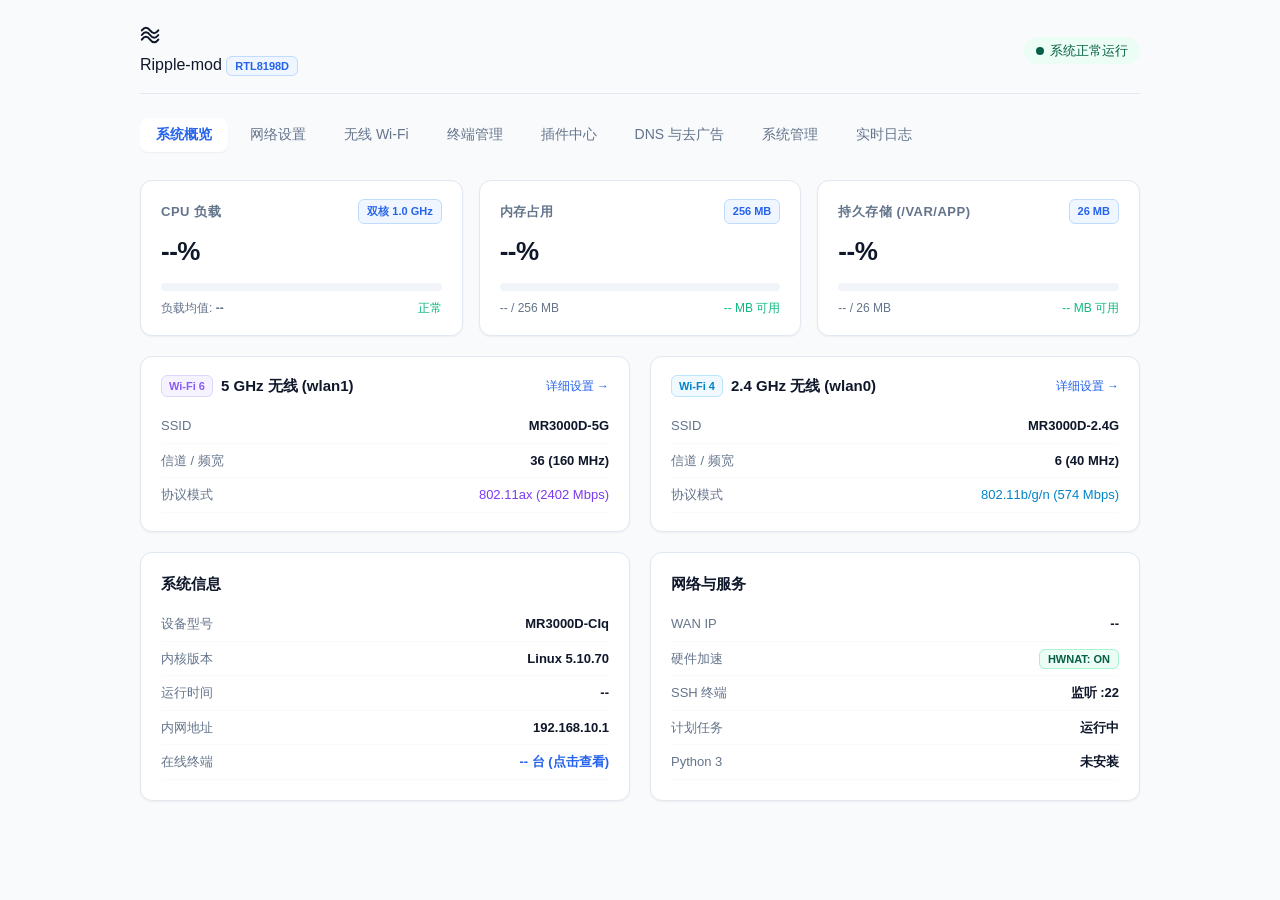
==== web/mod_plugins.html @ 7990ff14 "feat(v0.2.0): add comprehensive network config, client monitoring, system tools, clean branding & up" ====
<!DOCTYPE html>
<html lang="zh-CN">
<head>
  <meta charset="UTF-8">
  <meta name="viewport" content="width=device-width, initial-scale=1.0">
  <title>Ripple-mod - 控制台</title>
  <link rel="stylesheet" href="css/style.css">
  <link rel="icon" href="data:image/svg+xml,<svg xmlns=%22http://www.w3.org/2000/svg%22 viewBox=%220 0 100 100%22><text y=%22.9em%22 font-size=%2290%22>🌊</text></svg>">
</head>
<body>
  <div class="container">
    <!-- Header with System Indicator -->
    <header class="app-header">
      <div class="app-brand">
        <div class="brand-icon">
          <svg width="22" height="22" viewBox="0 0 24 24" fill="none" stroke="currentColor" stroke-width="2.2" stroke-linecap="round" stroke-linejoin="round">
            <path d="M2 12c3-4 6-4 9 0s6 4 9 0"></path>
            <path d="M2 7c3-4 6-4 9 0s6 4 9 0"></path>
            <path d="M2 17c3-4 6-4 9 0s6 4 9 0"></path>
          </svg>
        </div>
        <span>Ripple-mod</span>
        <span class="brand-badge">RTL8198D</span>
      </div>
      <div id="wan-status-badge" class="status-badge online">
        <span class="dot-pulse"></span>
        <span id="wan-status-text">系统正常运行</span>
      </div>
    </header>

    <!-- Navigation Tabs -->
    <nav class="nav-tabs">
      <button class="nav-tab active" data-target="tab-overview">系统概览</button>
      <button class="nav-tab" data-target="tab-network">网络设置</button>
      <button class="nav-tab" data-target="tab-wifi">无线 Wi-Fi</button>
      <button class="nav-tab" data-target="tab-clients">终端管理</button>
      <button class="nav-tab" data-target="tab-plugins">插件中心</button>
      <button class="nav-tab" data-target="tab-adblock">DNS 与去广告</button>
      <button class="nav-tab" data-target="tab-system">系统管理</button>
      <button class="nav-tab" data-target="tab-logs">实时日志</button>
    </nav>

    <!-- Tab 1: System Overview -->
    <section id="tab-overview" class="tab-content active">
      <!-- 3 Clean Resource Gauges -->
      <div class="gauge-grid">
        <!-- CPU Gauge -->
        <div class="gauge-card">
          <div class="gauge-header">
            <span class="gauge-title">CPU 负载</span>
            <span class="brand-badge">双核 1.0 GHz</span>
          </div>
          <div class="gauge-val-big" id="sys-cpu-pct">--%</div>
          <div class="progress-container">
            <div class="progress-bar" id="sys-cpu-bar" style="width: 0%;"></div>
          </div>
          <div class="gauge-subtext">
            <span>负载均值: <b id="sys-load">--</b></span>
            <span id="sys-cpu-status" style="color: var(--success); font-weight: 500;">正常</span>
          </div>
        </div>

        <!-- Memory Gauge -->
        <div class="gauge-card">
          <div class="gauge-header">
            <span class="gauge-title">内存占用</span>
            <span class="brand-badge">256 MB</span>
          </div>
          <div class="gauge-val-big" id="sys-mem-pct">--%</div>
          <div class="progress-container">
            <div class="progress-bar" id="sys-mem-bar" style="width: 0%;"></div>
          </div>
          <div class="gauge-subtext">
            <span id="sys-mem-detail">-- / 256 MB</span>
            <span id="sys-mem-free" style="color: var(--success);">-- MB 可用</span>
          </div>
        </div>

        <!-- Storage Gauge -->
        <div class="gauge-card">
          <div class="gauge-header">
            <span class="gauge-title">持久存储 (/var/app)</span>
            <span class="brand-badge">26 MB</span>
          </div>
          <div class="gauge-val-big" id="sys-storage-pct">--%</div>
          <div class="progress-container">
            <div class="progress-bar" id="sys-storage-bar" style="width: 0%;"></div>
          </div>
          <div class="gauge-subtext">
            <span id="sys-storage-detail">-- / 26 MB</span>
            <span id="sys-storage-free" style="color: var(--success);">-- MB 可用</span>
          </div>
        </div>
      </div>

      <!-- Wi-Fi Status Cards -->
      <div class="grid" style="margin-bottom: 20px;">
        <div class="wifi-card">
          <div style="display: flex; justify-content: space-between; align-items: center; margin-bottom: 12px;">
            <div style="display: flex; align-items: center; gap: 8px;">
              <span class="wifi-badge-ax">Wi-Fi 6</span>
              <span style="font-weight: 600; font-size: 15px;">5 GHz 无线 (wlan1)</span>
            </div>
            <a href="javascript:void(0)" onclick="switchTab('tab-wifi')" style="font-size: 12px; color: var(--primary); text-decoration: none;">详细设置 &rarr;</a>
          </div>
          <div class="metric-row">
            <span class="metric-label">SSID</span>
            <span class="metric-val" id="wifi5-ssid" style="font-weight: 600;">MR3000D-5G</span>
          </div>
          <div class="metric-row">
            <span class="metric-label">信道 / 频宽</span>
            <span class="metric-val" id="wifi5-ch">36 (160 MHz)</span>
          </div>
          <div class="metric-row">
            <span class="metric-label">协议模式</span>
            <span class="metric-val" style="color: #7c3aed; font-weight: 500;">802.11ax (2402 Mbps)</span>
          </div>
        </div>

        <div class="wifi-card">
          <div style="display: flex; justify-content: space-between; align-items: center; margin-bottom: 12px;">
            <div style="display: flex; align-items: center; gap: 8px;">
              <span class="wifi-badge-n">Wi-Fi 4</span>
              <span style="font-weight: 600; font-size: 15px;">2.4 GHz 无线 (wlan0)</span>
            </div>
            <a href="javascript:void(0)" onclick="switchTab('tab-wifi')" style="font-size: 12px; color: var(--primary); text-decoration: none;">详细设置 &rarr;</a>
          </div>
          <div class="metric-row">
            <span class="metric-label">SSID</span>
            <span class="metric-val" id="wifi2-ssid" style="font-weight: 600;">MR3000D-2.4G</span>
          </div>
          <div class="metric-row">
            <span class="metric-label">信道 / 频宽</span>
            <span class="metric-val" id="wifi2-ch">6 (40 MHz)</span>
          </div>
          <div class="metric-row">
            <span class="metric-label">协议模式</span>
            <span class="metric-val" style="color: #0284c7; font-weight: 500;">802.11b/g/n (574 Mbps)</span>
          </div>
        </div>
      </div>

      <!-- System & Network Detail Grid -->
      <div class="grid">
        <div class="card">
          <div class="card-title">系统信息</div>
          <div class="metric-row">
            <span class="metric-label">设备型号</span>
            <span class="metric-val">MR3000D-CIq</span>
          </div>
          <div class="metric-row">
            <span class="metric-label">内核版本</span>
            <span class="metric-val" id="sys-kernel">Linux 5.10.70</span>
          </div>
          <div class="metric-row">
            <span class="metric-label">运行时间</span>
            <span class="metric-val" id="sys-uptime">--</span>
          </div>
          <div class="metric-row">
            <span class="metric-label">内网地址</span>
            <span class="metric-val" id="sys-lan-ip">192.168.10.1</span>
          </div>
          <div class="metric-row">
            <span class="metric-label">在线终端</span>
            <span class="metric-val" id="sys-lan-clients" style="font-weight: 600; color: var(--primary); cursor: pointer;" onclick="switchTab('tab-clients')">-- 台 (点击查看)</span>
          </div>
        </div>

        <div class="card">
          <div class="card-title">网络与服务</div>
          <div class="metric-row">
            <span class="metric-label">WAN IP</span>
            <span class="metric-val" id="sys-wan-ip" style="font-weight: 600;">--</span>
          </div>
          <div class="metric-row">
            <span class="metric-label">硬件加速</span>
            <span class="metric-val"><span class="brand-badge" style="background:#ecfdf5;color:#065f46;border-color:#a7f3d0;font-weight:700;">HWNAT: ON</span></span>
          </div>
          <div class="metric-row">
            <span class="metric-label">SSH 终端</span>
            <span class="metric-val" id="status-ssh">监听 :22</span>
          </div>
          <div class="metric-row">
            <span class="metric-label">计划任务</span>
            <span class="metric-val" id="status-crond">运行中</span>
          </div>
          <div class="metric-row">
            <span class="metric-label">Python 3</span>
            <span class="metric-val" id="status-python">未安装</span>
          </div>
        </div>
      </div>
    </section>

    <!-- Tab 2: Network Settings (WAN / LAN / DHCP / Bridge / Port Forwarding / DMZ) -->
    <section id="tab-network" class="tab-content">
      <div style="display: flex; justify-content: space-between; align-items: center; margin-bottom: 16px;">
        <div>
          <h3 style="font-size: 16px; font-weight: 600;">核心网络与接口配置</h3>
          <p style="font-size: 13px; color: var(--text-muted);">管理工作模式 (网关/桥接)、局域网 LAN & DHCP 地址池、WAN 上行接入及端口转发</p>
        </div>
        <button class="btn btn-secondary btn-sm" onclick="loadNetworkSettings()">刷新网络参数</button>
      </div>

      <!-- 1. Operation Mode Switching (路由网关 vs AP 桥接) -->
      <div class="card" style="margin-bottom: 20px;">
        <div class="card-title">
          <span>工作模式选择</span>
          <span id="current-opmode-badge" class="brand-badge">网关路由模式 (NAT)</span>
        </div>
        <p style="font-size: 13px; color: var(--text-muted); margin-bottom: 16px;">
          选择路由器的核心网络拓扑角色。切换工作模式将自动调整 WAN/LAN 接口绑定与网络地址转换行为。
        </p>

        <div style="display: grid; grid-template-columns: repeat(auto-fit, minmax(280px, 1fr)); gap: 16px; margin-bottom: 16px;">
          <div class="opmode-card active" id="opmode-card-0" onclick="selectOpMode(0)" style="border: 2px solid var(--primary); border-radius: 10px; padding: 16px; cursor: pointer; background: #f8fafc; transition: all 0.2s;">
            <div style="display: flex; align-items: center; justify-content: space-between; margin-bottom: 8px;">
              <span style="font-weight: 600; font-size: 15px;">网关路由模式 (Gateway / NAT)</span>
              <input type="radio" name="opmode_radio" value="0" id="opmode-radio-0" checked>
            </div>
            <p style="font-size: 12px; color: var(--text-muted); line-height: 1.5;">
              标准家庭与企业路由架构。路由器独立作为局域网网关，WAN 接口直连上级光猫或宽带，开启 DHCP 地址分配与硬件 NAT 加速。
            </p>
          </div>

          <div class="opmode-card" id="opmode-card-1" onclick="selectOpMode(1)" style="border: 1px solid var(--border); border-radius: 10px; padding: 16px; cursor: pointer; background: #ffffff; transition: all 0.2s;">
            <div style="display: flex; align-items: center; justify-content: space-between; margin-bottom: 8px;">
              <span style="font-weight: 600; font-size: 15px;">AP 桥接模式 (Bridge / AP)</span>
              <input type="radio" name="opmode_radio" value="1" id="opmode-radio-1">
            </div>
            <p style="font-size: 12px; color: var(--text-muted); line-height: 1.5;">
              有线 AP 扩展模式。WAN 网口直接桥接至内网局域网 (br0)，旁路 NAT 转换，终端直接由上级主路由统一分配 IP 地址。
            </p>
          </div>
        </div>

        <div style="display: flex; justify-content: flex-end;">
          <button class="btn btn-primary" onclick="applyOpMode(this)">保存工作模式</button>
        </div>
      </div>

      <!-- 2. LAN & DHCP Settings -->
      <div class="card" style="margin-bottom: 20px;">
        <div class="card-title">局域网与 DHCP 服务 (LAN)</div>
        <p style="font-size: 13px; color: var(--text-muted); margin-bottom: 16px;">
          配置路由器内网网关 IP 地址、子网掩码以及内置 DHCP 服务器的地址池分配范围与租约。
        </p>

        <form onsubmit="saveLanConfig(event)">
          <div style="display: grid; grid-template-columns: repeat(auto-fit, minmax(220px, 1fr)); gap: 16px; margin-bottom: 16px;">
            <div>
              <label class="form-label">内网 IP 地址 (LAN IP)</label>
              <input type="text" id="lan-ip" class="form-input" required value="192.168.10.1">
            </div>
            <div>
              <label class="form-label">子网掩码 (Subnet Mask)</label>
              <input type="text" id="lan-netmask" class="form-input" required value="255.255.255.0">
            </div>
            <div>
              <label class="form-label">DHCP 服务状态</label>
              <select id="lan-dhcp-enabled" class="form-select" onchange="toggleDhcpInputs(this.value)">
                <option value="1">开启 (自动为终端分配 IP)</option>
                <option value="0">关闭 (停用 DHCP 服务)</option>
              </select>
            </div>
            <div>
              <label class="form-label">地址池起始 IP</label>
              <input type="text" id="lan-dhcp-start" class="form-input" value="192.168.10.2">
            </div>
            <div>
              <label class="form-label">地址池结束 IP</label>
              <input type="text" id="lan-dhcp-end" class="form-input" value="192.168.10.254">
            </div>
            <div>
              <label class="form-label">租约时间 (秒)</label>
              <input type="number" id="lan-dhcp-lease" class="form-input" value="86400" min="60" max="604800">
            </div>
            <div>
              <label class="form-label">自定义首选 DNS (可选)</label>
              <input type="text" id="lan-dns1" class="form-input" placeholder="留空则使用路由器自身">
            </div>
            <div>
              <label class="form-label">自定义备选 DNS (可选)</label>
              <input type="text" id="lan-dns2" class="form-input" placeholder="留空则不指定备选">
            </div>
          </div>
          <div style="display: flex; justify-content: flex-end;">
            <button type="submit" class="btn btn-primary">保存局域网与 DHCP 设置</button>
          </div>
        </form>
      </div>

      <!-- 3. WAN Setup -->
      <div class="card" style="margin-bottom: 20px;">
        <div class="card-title">
          <span>WAN 互联网接入设置</span>
          <span id="wan-current-ip-badge" class="brand-badge">检测中...</span>
        </div>
        <p style="font-size: 13px; color: var(--text-muted); margin-bottom: 16px;">
          设置上行广域网 (WAN) 接口的联网模式。支持自动获取 IP (DHCP)、固定静态 IP 以及 PPPoE 宽带拨号。
        </p>

        <form onsubmit="saveWanConfig(event)">
          <div style="margin-bottom: 16px;">
            <label class="form-label">上网接入协议</label>
            <select id="wan-proto-select" class="form-select" onchange="onWanProtoChange(this.value)" style="max-width: 320px;">
              <option value="dhcp">DHCP (自动获取 IP / 动态 IP)</option>
              <option value="static">Static IP (固定静态 IP)</option>
              <option value="pppoe">PPPoE (宽带账号拨号)</option>
            </select>
          </div>

          <!-- Static IP Fields -->
          <div id="wan-static-fields" style="display: none; grid-template-columns: repeat(auto-fit, minmax(220px, 1fr)); gap: 16px; margin-bottom: 16px;">
            <div>
              <label class="form-label">WAN IP 地址</label>
              <input type="text" id="wan-static-ip" class="form-input" placeholder="如 192.168.1.100">
            </div>
            <div>
              <label class="form-label">子网掩码</label>
              <input type="text" id="wan-static-mask" class="form-input" value="255.255.255.0">
            </div>
            <div>
              <label class="form-label">默认网关</label>
              <input type="text" id="wan-static-gw" class="form-input" placeholder="如 192.168.1.1">
            </div>
            <div>
              <label class="form-label">首选 DNS</label>
              <input type="text" id="wan-static-dns1" class="form-input" placeholder="如 223.5.5.5">
            </div>
          </div>

          <!-- PPPoE Fields -->
          <div id="wan-pppoe-fields" style="display: none; grid-template-columns: repeat(auto-fit, minmax(220px, 1fr)); gap: 16px; margin-bottom: 16px;">
            <div>
              <label class="form-label">宽带拨号账号</label>
              <input type="text" id="wan-pppoe-user" class="form-input" placeholder="宽带账号">
            </div>
            <div>
              <label class="form-label">宽带拨号密码</label>
              <input type="password" id="wan-pppoe-pass" class="form-input" placeholder="宽带密码">
            </div>
          </div>

          <div style="display: grid; grid-template-columns: repeat(auto-fit, minmax(220px, 1fr)); gap: 16px; margin-bottom: 16px;">
            <div>
              <label class="form-label">MTU 大小 (字节)</label>
              <input type="number" id="wan-mtu" class="form-input" value="1500" min="576" max="1500">
            </div>
            <div>
              <label class="form-label">自定义 MAC 地址 (克隆 MAC)</label>
              <input type="text" id="wan-mac" class="form-input" placeholder="留空使用硬件原厂 MAC">
            </div>
          </div>

          <div style="display: flex; justify-content: flex-end;">
            <button type="submit" class="btn btn-primary">应用 WAN 上网设置</button>
          </div>
        </form>
      </div>

      <!-- 4. Port Forwarding & DMZ -->
      <div class="card" style="margin-bottom: 20px;">
        <div style="display: flex; justify-content: space-between; align-items: center; margin-bottom: 14px; flex-wrap: wrap; gap: 8px;">
          <div>
            <div class="card-title" style="margin-bottom: 4px;">端口转发与虚拟服务器 (Port Forwarding)</div>
            <p style="font-size: 13px; color: var(--text-muted);">
              将外部 WAN 端口请求映射转发到内网特定设备的指定服务端口（支持 Web 服务、NAS、游戏联机等）。
            </p>
          </div>
          <button class="btn btn-secondary btn-sm" onclick="toggleAddPortFwDrawer()">+ 添加映射规则</button>
        </div>

        <!-- Add Rule Drawer -->
        <div id="drawer-add-portfw" style="display: none; background: #f8fafc; border: 1px dashed var(--border); border-radius: 8px; padding: 16px; margin-bottom: 16px;">
          <form onsubmit="addPortFwRule(event)">
            <div style="display: grid; grid-template-columns: repeat(auto-fit, minmax(150px, 1fr)); gap: 12px; margin-bottom: 12px;">
              <div>
                <label class="form-label">规则名称</label>
                <input type="text" id="pf-name" class="form-input" required placeholder="如 WebServer">
              </div>
              <div>
                <label class="form-label">协议类型</label>
                <select id="pf-proto" class="form-select">
                  <option value="tcp">TCP</option>
                  <option value="udp">UDP</option>
                  <option value="both">TCP + UDP</option>
                </select>
              </div>
              <div>
                <label class="form-label">外部端口</label>
                <input type="number" id="pf-ext-port" class="form-input" required placeholder="如 8088" min="1" max="65535">
              </div>
              <div>
                <label class="form-label">内部主机 IP</label>
                <input type="text" id="pf-int-ip" class="form-input" required placeholder="如 192.168.10.100">
              </div>
              <div>
                <label class="form-label">内部端口</label>
                <input type="number" id="pf-int-port" class="form-input" required placeholder="如 80" min="1" max="65535">
              </div>
            </div>
            <div style="display: flex; justify-content: flex-end; gap: 8px;">
              <button type="button" class="btn btn-secondary btn-sm" onclick="toggleAddPortFwDrawer()">取消</button>
              <button type="submit" class="btn btn-primary btn-sm">保存规则</button>
            </div>
          </form>
        </div>

        <!-- Rules Table -->
        <div style="overflow-x: auto;">
          <table style="width: 100%; border-collapse: collapse; font-size: 13px;">
            <thead>
              <tr style="border-bottom: 2px solid var(--border); text-align: left;">
                <th style="padding: 10px 8px;">服务名称</th>
                <th style="padding: 10px 8px;">协议</th>
                <th style="padding: 10px 8px;">外部端口</th>
                <th style="padding: 10px 8px;">内部 IP</th>
                <th style="padding: 10px 8px;">内部端口</th>
                <th style="padding: 10px 8px;">状态</th>
                <th style="padding: 10px 8px; text-align: right;">操作</th>
              </tr>
            </thead>
            <tbody id="portfw-rules-body">
              <tr>
                <td colspan="7" style="text-align: center; color: var(--text-muted); padding: 20px;">暂无端口转发规则</td>
              </tr>
            </tbody>
          </table>
        </div>

        <!-- DMZ & UPnP -->
        <hr style="border: none; border-top: 1px solid var(--border); margin: 20px 0;">
        <div style="display: grid; grid-template-columns: repeat(auto-fit, minmax(280px, 1fr)); gap: 16px;">
          <div>
            <div style="display: flex; align-items: center; justify-content: space-between; margin-bottom: 8px;">
              <span style="font-weight: 600; font-size: 14px;">DMZ 隔离区主机</span>
              <label style="display: flex; align-items: center; gap: 6px; cursor: pointer;">
                <input type="checkbox" id="dmz-enabled-toggle" onchange="toggleDmzInput(this.checked)">
                <span style="font-size: 13px;">启用</span>
              </label>
            </div>
            <p style="font-size: 12px; color: var(--text-muted); margin-bottom: 8px;">
              将所有未被端口转发占用的外部请求无条件映射给指定内部主机。
            </p>
            <div style="display: flex; gap: 8px;">
              <input type="text" id="dmz-ip-input" class="form-input" placeholder="DMZ 主机 IP (如 192.168.10.88)" disabled>
              <button class="btn btn-secondary btn-sm" onclick="saveDmzConfig(this)">保存 DMZ</button>
            </div>
          </div>

          <div>
            <div style="display: flex; align-items: center; justify-content: space-between; margin-bottom: 8px;">
              <span style="font-weight: 600; font-size: 14px;">UPnP 自动端口映射</span>
              <label style="display: flex; align-items: center; gap: 6px; cursor: pointer;">
                <input type="checkbox" id="upnp-enabled-toggle" onchange="saveUpnpConfig(this)">
                <span style="font-size: 13px;">开启 UPnP</span>
              </label>
            </div>
            <p style="font-size: 12px; color: var(--text-muted);">
              允许局域网应用（如 P2P 下载、视频会议、游戏主机）自动申请端口映射并穿透 NAT。
            </p>
          </div>
        </div>
      </div>
    </section>

    <!-- Tab 2: Wi-Fi Wireless Settings -->
    <section id="tab-wifi" class="tab-content">
      <div style="display: flex; justify-content: space-between; align-items: center; margin-bottom: 16px;">
        <div>
          <h3 style="font-size: 16px; font-weight: 600;">无线 Wi-Fi 设置与调优</h3>
          <p style="font-size: 13px; color: var(--text-muted);">配置 2.4G 与 5G Wi-Fi 6 频段的 SSID 名称、加密密码、信道与频宽</p>
        </div>
        <button class="btn btn-secondary btn-sm" onclick="loadWifiSettings()">刷新参数</button>
      </div>

      <div class="grid" style="grid-template-columns: repeat(auto-fit, minmax(320px, 1fr)); gap: 20px;">
        <!-- 2.4G Settings Card -->
        <div class="card">
          <div style="display: flex; justify-content: space-between; align-items: center; margin-bottom: 16px;">
            <div style="display: flex; align-items: center; gap: 8px;">
              <span class="wifi-badge-n">Wi-Fi 4</span>
              <span style="font-weight: 600; font-size: 15px;">2.4 GHz 无线频段</span>
            </div>
            <label style="display: flex; align-items: center; gap: 6px; font-size: 13px; cursor: pointer;">
              <input type="checkbox" id="wifi-enable-2g" checked> 开启射频
            </label>
          </div>

          <form onsubmit="saveWifiSettings(event, '2g')">
            <div style="margin-bottom: 14px;">
              <label class="form-label">无线网络名称 (SSID)</label>
              <input type="text" id="wifi-ssid-2g" class="form-input" required placeholder="MR3000D-2.4G">
            </div>

            <div style="margin-bottom: 14px;">
              <label class="form-label">无线加密密码 (WPA2-PSK)</label>
              <div style="display: flex; gap: 8px;">
                <input type="password" id="wifi-pass-2g" class="form-input" placeholder="至少8位字符" minlength="8">
                <button type="button" class="btn btn-secondary btn-sm" onclick="togglePassVisibility('wifi-pass-2g')">显示</button>
              </div>
            </div>

            <div style="display: grid; grid-template-columns: 1fr 1fr; gap: 12px; margin-bottom: 14px;">
              <div>
                <label class="form-label">工作信道</label>
                <select id="wifi-ch-2g" class="form-input">
                  <option value="0">自动选择 (Auto)</option>
                  <option value="1">信道 1 (2412 MHz)</option>
                  <option value="6">信道 6 (2437 MHz)</option>
                  <option value="11">信道 11 (2462 MHz)</option>
                  <option value="2">信道 2</option>
                  <option value="3">信道 3</option>
                  <option value="4">信道 4</option>
                  <option value="5">信道 5</option>
                  <option value="7">信道 7</option>
                  <option value="8">信道 8</option>
                  <option value="9">信道 9</option>
                  <option value="10">信道 10</option>
                  <option value="12">信道 12</option>
                  <option value="13">信道 13</option>
                </select>
              </div>
              <div>
                <label class="form-label">频宽模式</label>
                <select id="wifi-bw-2g" class="form-input">
                  <option value="0">20 MHz</option>
                  <option value="1">20 / 40 MHz 自动</option>
                </select>
              </div>
            </div>

            <div style="margin-bottom: 16px;">
              <label style="display: flex; align-items: center; gap: 8px; font-size: 13px; cursor: pointer;">
                <input type="checkbox" id="wifi-hide-2g"> 隐藏网络 (不广播此 SSID)
              </label>
            </div>

            <button type="submit" class="btn btn-primary" id="btn-save-w2">保存 2.4G 配置</button>
          </form>
        </div>

        <!-- 5G Settings Card -->
        <div class="card">
          <div style="display: flex; justify-content: space-between; align-items: center; margin-bottom: 16px;">
            <div style="display: flex; align-items: center; gap: 8px;">
              <span class="wifi-badge-ax">Wi-Fi 6</span>
              <span style="font-weight: 600; font-size: 15px;">5 GHz 高速频段 (HE160)</span>
            </div>
            <label style="display: flex; align-items: center; gap: 6px; font-size: 13px; cursor: pointer;">
              <input type="checkbox" id="wifi-enable-5g" checked> 开启射频
            </label>
          </div>

          <form onsubmit="saveWifiSettings(event, '5g')">
            <div style="margin-bottom: 14px;">
              <label class="form-label">无线网络名称 (SSID)</label>
              <input type="text" id="wifi-ssid-5g" class="form-input" required placeholder="MR3000D-5G">
            </div>

            <div style="margin-bottom: 14px;">
              <label class="form-label">无线加密密码 (WPA2/WPA3)</label>
              <div style="display: flex; gap: 8px;">
                <input type="password" id="wifi-pass-5g" class="form-input" placeholder="至少8位字符" minlength="8">
                <button type="button" class="btn btn-secondary btn-sm" onclick="togglePassVisibility('wifi-pass-5g')">显示</button>
              </div>
            </div>

            <div style="display: grid; grid-template-columns: 1fr 1fr; gap: 12px; margin-bottom: 14px;">
              <div>
                <label class="form-label">工作信道</label>
                <select id="wifi-ch-5g" class="form-input">
                  <option value="0">自动选择 (Auto)</option>
                  <option value="36">信道 36 (5180 MHz)</option>
                  <option value="40">信道 40 (5200 MHz)</option>
                  <option value="44">信道 44 (5220 MHz)</option>
                  <option value="48">信道 48 (5240 MHz)</option>
                  <option value="149">信道 149 (5745 MHz)</option>
                  <option value="153">信道 153 (5765 MHz)</option>
                  <option value="157">信道 157 (5785 MHz)</option>
                  <option value="161">信道 161 (5805 MHz)</option>
                </select>
              </div>
              <div>
                <label class="form-label">频宽模式</label>
                <select id="wifi-bw-5g" class="form-input">
                  <option value="3">160 MHz (超宽频 2402 Mbps)</option>
                  <option value="2">80 MHz (主流兼容 1201 Mbps)</option>
                  <option value="1">40 MHz</option>
                  <option value="0">20 MHz</option>
                </select>
              </div>
            </div>

            <div style="margin-bottom: 16px;">
              <label style="display: flex; align-items: center; gap: 8px; font-size: 13px; cursor: pointer;">
                <input type="checkbox" id="wifi-hide-5g"> 隐藏网络 (不广播此 SSID)
              </label>
            </div>

            <button type="submit" class="btn btn-primary" id="btn-save-w5">保存 5G 配置</button>
          </form>
        </div>
      </div>
    </section>

    <!-- Tab 3: Connected Clients -->
    <section id="tab-clients" class="tab-content">
      <div style="display: flex; justify-content: space-between; align-items: center; margin-bottom: 16px;">
        <div>
          <h3 style="font-size: 16px; font-weight: 600;">局域网在线终端设备</h3>
          <p style="font-size: 13px; color: var(--text-muted);">实时显示连接到此路由器的手机、电脑与智能设备</p>
        </div>
        <button class="btn btn-secondary btn-sm" onclick="loadClientList()">刷新列表</button>
      </div>

      <div class="card" style="padding: 0; overflow-x: auto;">
        <table class="data-table">
          <thead>
            <tr>
              <th>IP 地址</th>
              <th>MAC 硬件地址</th>
              <th>设备标识 / 主机名</th>
              <th>接口类型</th>
              <th>状态</th>
              <th>操作</th>
            </tr>
          </thead>
          <tbody id="clients-table-body">
            <tr><td colspan="6" style="text-align: center; color: var(--text-muted); padding: 20px;">正在加载在线终端列表...</td></tr>
          </tbody>
        </table>
      </div>
    </section>

    <!-- Tab 4: Plugin Ecosystem Center -->
    <section id="tab-plugins" class="tab-content">
      <div style="display: flex; justify-content: space-between; align-items: center; margin-bottom: 16px; flex-wrap: wrap; gap: 12px;">
        <div>
          <h3 style="font-size: 16px; font-weight: 600;">已挂载应用插件</h3>
          <p style="font-size: 13px; color: var(--text-muted);">模块化扩展架构，支持即装即用、独立运行与开机自启</p>
        </div>
        <div style="display: flex; gap: 8px;">
          <button class="btn btn-primary btn-sm" onclick="togglePluginInstallDrawer()">+ 安装新插件</button>
          <button class="btn btn-secondary btn-sm" onclick="refreshPlugins()">刷新列表</button>
        </div>
      </div>

      <!-- Plugin Installation Panel (Expandable) -->
      <div id="plugin-install-drawer" class="card" style="display: none; margin-bottom: 20px; border-color: var(--primary);">
        <div style="display: flex; justify-content: space-between; align-items: center; margin-bottom: 14px;">
          <h4 style="font-size: 15px; font-weight: 600;">📦 安装或导入新插件</h4>
          <button class="btn btn-secondary btn-sm" onclick="togglePluginInstallDrawer()">关闭</button>
        </div>

        <div style="display: grid; grid-template-columns: repeat(auto-fit, minmax(280px, 1fr)); gap: 16px;">
          <!-- Option A: File Upload -->
          <div style="background: #f8fafc; padding: 14px; border-radius: 8px; border: 1px dashed var(--border);">
            <div style="font-weight: 600; font-size: 14px; margin-bottom: 6px;">📁 本地离线安装包</div>
            <p style="font-size: 12px; color: var(--text-muted); margin-bottom: 10px;">选择打包好的标准插件压缩包 (.tar.gz 或 .tgz)：</p>
            <input type="file" id="plugin-upload-file" accept=".tar.gz,.tgz" style="font-size: 13px; margin-bottom: 10px; width: 100%;">
            <button class="btn btn-primary btn-sm" onclick="uploadPluginFile(this)" style="width: 100%;">上传并执行安装</button>
          </div>

          <!-- Option B: URL Download -->
          <div style="background: #f8fafc; padding: 14px; border-radius: 8px; border: 1px dashed var(--border);">
            <div style="font-weight: 600; font-size: 14px; margin-bottom: 6px;">🌐 网络 URL 一键安装</div>
            <p style="font-size: 12px; color: var(--text-muted); margin-bottom: 10px;">输入插件包直链地址由路由器后台直接下载：</p>
            <input type="url" id="plugin-url-input" class="form-input" placeholder="http://.../my_plugin.tar.gz" style="font-size: 13px; margin-bottom: 10px;">
            <button class="btn btn-secondary btn-sm" onclick="installPluginFromUrl(this)" style="width: 100%;">远程拉取并安装</button>
          </div>
        </div>
      </div>

      <div id="plugin-list-container">
        <!-- Dynamically rendered by app.js -->
      </div>
    </section>

    <!-- Tab 6: AdBlock DNS -->
    <section id="tab-adblock" class="tab-content">
      <div class="card">
        <div class="card-title">DNS 自定义与去广告规则</div>
        <p style="font-size: 13px; color: var(--text-muted); margin-bottom: 12px;">
          在此配置自定义 Hosts 映射或 Dnsmasq 拦截规则，每行一条（格式：<code>IP 域名</code> 或 <code>address=/domain/IP</code>）：
        </p>
        <textarea id="adblock-rules-editor" class="code-editor" rows="10" placeholder="0.0.0.0 ad.example.com&#10;192.168.1.50 nas.local"></textarea>
        <div style="margin-top: 12px; display: flex; gap: 10px;">
          <button class="btn btn-primary" onclick="saveAdblockRules(this)">应用规则</button>
          <button class="btn btn-secondary" onclick="loadAdblockRules()">重新加载</button>
        </div>
      </div>
    </section>

    <!-- Tab 7: System Management (Password / Maintenance / Crontabs / Diagnostics / Runtime) -->
    <section id="tab-system" class="tab-content">
      <!-- 1. Administrator Security -->
      <div class="card" style="margin-bottom: 20px;">
        <div class="card-title">管理员密码修改 (Admin Security)</div>
        <p style="font-size: 13px; color: var(--text-muted); margin-bottom: 16px;">
          设置当前路由器的管理员 (admin / root) 访问密码，同时同步生效于 Web 控制台、SSH 终端及 Telnet 命令行。
        </p>
        <form onsubmit="saveAdminPassword(event)">
          <div style="display: grid; grid-template-columns: repeat(auto-fit, minmax(240px, 1fr)); gap: 16px; margin-bottom: 16px;">
            <div>
              <label class="form-label">管理员账户</label>
              <input type="text" class="form-input" value="admin" disabled style="background: #f1f5f9;">
            </div>
            <div>
              <label class="form-label">新密码</label>
              <input type="password" id="sys-admin-pass1" class="form-input" required placeholder="请输入新密码 (不少于5位)">
            </div>
            <div>
              <label class="form-label">确认新密码</label>
              <input type="password" id="sys-admin-pass2" class="form-input" required placeholder="请再次输入新密码">
            </div>
          </div>
          <div style="display: flex; justify-content: flex-end;">
            <button type="submit" class="btn btn-primary">更新登录密码</button>
          </div>
        </form>
      </div>

      <!-- 2. System Maintenance & HWNAT Hardware Acceleration -->
      <div class="card" style="margin-bottom: 20px;">
        <div class="card-title">系统维护与硬件加速</div>
        <p style="font-size: 13px; color: var(--text-muted); margin-bottom: 16px;">
          执行内存深度垃圾回收与缓存释放、硬件 NAT 加速直通流表切换或设备软重启。
        </p>
        <div style="display: flex; gap: 12px; flex-wrap: wrap;">
          <button class="btn btn-secondary" onclick="systemDropCaches(this)">
            释放内存缓存
          </button>
          <button class="btn btn-secondary" id="btn-toggle-hwnat" onclick="toggleHwnat(this)">
            硬件加速直通: ON
          </button>
          <button class="btn btn-danger" onclick="confirmReboot()">
            重启路由器
          </button>
        </div>
      </div>

      <!-- 3. Cron Scheduled Tasks -->
      <div class="card" style="margin-bottom: 20px;">
        <div class="card-title" style="display: flex; justify-content: space-between; align-items: center;">
          <span>自动化与定时任务 (Cron)</span>
          <button class="btn btn-secondary btn-sm" onclick="loadCronTasks()">重新加载</button>
        </div>
        <p style="font-size: 13px; color: var(--text-muted); margin-bottom: 12px;">
          配置系统周期性自动化定时任务（格式：<code>分 时 日 月 周 命令</code>）：
        </p>
        <div style="display: flex; gap: 8px; flex-wrap: wrap; margin-bottom: 12px;">
          <button class="btn btn-secondary btn-sm" onclick="addCronPreset('reboot')">+ 每天凌晨 4 点重启</button>
          <button class="btn btn-secondary btn-sm" onclick="addCronPreset('drop_caches')">+ 每小时自动释放内存</button>
        </div>
        <textarea id="crontab-editor" class="code-editor" rows="5" placeholder="# 示例: 每天凌晨 04:00 重启路由器&#10;0 4 * * * /sbin/reboot&#10;# 示例: 每小时 30 分释放内存缓存&#10;30 * * * * sync && echo 3 > /proc/sys/vm/drop_caches"></textarea>
        <div style="margin-top: 12px; display: flex; justify-content: flex-end;">
          <button class="btn btn-primary" onclick="saveCronTasks(this)">保存计划任务</button>
        </div>
      </div>

      <!-- 4. Network Diagnostics (Ping Tool) -->
      <div class="card" style="margin-bottom: 20px;">
        <div class="card-title">网络连通性诊断 (Ping Tool)</div>
        <p style="font-size: 13px; color: var(--text-muted); margin-bottom: 14px;">
          由路由器直接出站发起 ICMP Ping 探测，测试网关、DNS 或外部互联网的丢包与时延：
        </p>
        <div style="display: flex; gap: 10px; margin-bottom: 12px; flex-wrap: wrap;">
          <input type="text" id="ping-target-input" class="form-input" style="max-width: 280px;" value="223.5.5.5" placeholder="IP 或域名，如 114.114.114.114">
          <button class="btn btn-primary" onclick="runPingTest(this)">执行 Ping 测试</button>
          <button class="btn btn-secondary" onclick="document.getElementById('ping-target-input').value='223.5.5.5';runPingTest(this)">测试阿里 DNS</button>
          <button class="btn btn-secondary" onclick="document.getElementById('ping-target-input').value='baidu.com';runPingTest(this)">测试百度</button>
        </div>
        <pre id="ping-output-viewer" class="log-viewer" style="min-height: 80px; max-height: 160px;">点击上方按钮开始探测网络延迟...</pre>
      </div>

      <!-- 5. Entware & OPKG Package Management -->
      <div class="card" style="margin-bottom: 20px;">
        <div class="card-title">嵌入式运行库与软件仓库 (Entware & OPKG)</div>
        <p style="font-size: 13px; color: var(--text-muted); margin-bottom: 16px;">
          通过补齐 Entware 标准运行时，无需重刷整包固件即可直接在路由器上获取原生编译的 MIPS 软件包。
        </p>
        <div style="display: flex; gap: 12px; flex-wrap: wrap; margin-bottom: 16px;">
          <button class="btn btn-primary" onclick="installEntware(this)">
            一键部署 Entware (OPKG)
          </button>
          <button class="btn btn-secondary" onclick="installPython(this)">
            一键安装 Python 3 Runtime (Lightweight)
          </button>
        </div>
        <div>
          <span style="font-size: 12px; font-weight: 600; color: var(--text-muted);">常用开发与网络分析工具：</span>
          <div style="display: flex; gap: 8px; flex-wrap: wrap; margin-top: 8px;">
            <button class="btn btn-secondary btn-sm" onclick="installPkg(this, 'nano')">文本编辑 (nano)</button>
            <button class="btn btn-secondary btn-sm" onclick="installPkg(this, 'htop')">性能监控 (htop)</button>
            <button class="btn btn-secondary btn-sm" onclick="installPkg(this, 'iperf3')">测速压测 (iperf3)</button>
            <button class="btn btn-secondary btn-sm" onclick="installPkg(this, 'tcpdump')">抓包诊断 (tcpdump)</button>
            <button class="btn btn-secondary btn-sm" onclick="installPkg(this, 'bash')">完整 Bash Shell</button>
          </div>
        </div>
      </div>
    </section>

    <!-- Tab 9: Real-time Logs -->
    <section id="tab-logs" class="tab-content">
      <div class="card">
        <div class="card-title" style="display: flex; justify-content: space-between; align-items: center;">
          <span>系统与插件运行日志</span>
          <div style="display: flex; gap: 8px;">
            <button class="btn btn-secondary btn-sm" onclick="toggleLogAutoRefresh()" id="btn-toggle-log">暂停轮询</button>
            <button class="btn btn-secondary btn-sm" onclick="fetchLiveLogs()">立即刷新</button>
          </div>
        </div>
        <pre id="live-log-viewer" class="log-viewer">加载日志中...</pre>
      </div>
    </section>

    <!-- Reboot Confirmation Modal -->
    <div id="modal-reboot" style="display: none; position: fixed; top: 0; left: 0; width: 100%; height: 100%; background: rgba(0,0,0,0.5); z-index: 9999; align-items: center; justify-content: center;">
      <div class="card" style="max-width: 400px; width: 90%; text-align: center; padding: 28px 24px;">
        <div style="font-size: 40px; margin-bottom: 12px;">🔄</div>
        <h3 style="font-size: 18px; margin-bottom: 10px;">确认重启路由器？</h3>
        <p style="font-size: 13px; color: var(--text-muted); margin-bottom: 20px;">
          重启过程大约需要 50~60 秒，期间网络连接将短暂中断。
        </p>
        <div style="display: flex; gap: 12px; justify-content: center;">
          <button class="btn btn-secondary" onclick="closeRebootModal()">取消</button>
          <button class="btn btn-danger" id="btn-confirm-reboot" onclick="executeReboot()">确认重启</button>
        </div>
      </div>
    </div>

    <!-- Toast Notification Container -->
    <div id="toast-container"></div>
  </div>

  <script src="js/app.js"></script>
</body>
</html>
---- web/css/style.css ----
/* ==============================================================================
   Ripple-mod - Modern Lightweight Stylesheet & Hardware-Accelerated Micro-interactions
   ============================================================================== */
:root {
  --primary: #2563eb;
  --primary-hover: #1d4ed8;
  --bg-main: #f8fafc;
  --card-bg: #ffffff;
  --border: #e2e8f0;
  --text-main: #0f172a;
  --text-muted: #64748b;
  --success: #10b981;
  --warning: #f59e0b;
  --danger: #ef4444;
  --radius: 12px;
  --shadow-sm: 0 1px 2px 0 rgb(0 0 0 / 0.05);
  --shadow-md: 0 4px 6px -1px rgb(0 0 0 / 0.1), 0 2px 4px -2px rgb(0 0 0 / 0.1);
  --shadow-hover: 0 10px 15px -3px rgb(0 0 0 / 0.08), 0 4px 6px -4px rgb(0 0 0 / 0.04);
  --transition: all 0.2s cubic-bezier(0.4, 0, 0.2, 1);
}

* {
  box-sizing: border-box;
  margin: 0;
  padding: 0;
}

body {
  font-family: -apple-system, BlinkMacSystemFont, "Segoe UI", Roboto, Helvetica, Arial, sans-serif;
  background-color: var(--bg-main);
  color: var(--text-main);
  line-height: 1.5;
  -webkit-font-smoothing: antialiased;
}

.container {
  max-width: 1040px;
  margin: 0 auto;
  padding: 24px 20px;
}

/* Header & Brand */
.app-header {
  display: flex;
  justify-content: space-between;
  align-items: center;
  margin-bottom: 24px;
  padding-bottom: 16px;
  border-bottom: 1px solid var(--border);
}

.brand-title {
  font-size: 20px;
  font-weight: 700;
  display: flex;
  align-items: center;
  gap: 10px;
}

.brand-logo {
  display: flex;
  align-items: center;
  justify-content: center;
  width: 34px;
  height: 34px;
  background: #eff6ff;
  color: var(--primary);
  border-radius: 8px;
  border: 1px solid #bfdbfe;
}

.brand-badge {
  font-size: 11px;
  font-weight: 600;
  background: #eff6ff;
  color: var(--primary);
  padding: 3px 8px;
  border-radius: 6px;
  border: 1px solid #bfdbfe;
}

/* Status Indicators with Subtle Pulse */
.status-badge {
  display: inline-flex;
  align-items: center;
  gap: 6px;
  font-size: 13px;
  font-weight: 500;
  padding: 4px 12px;
  border-radius: 20px;
  background: #f1f5f9;
  transition: var(--transition);
}

.status-badge.online {
  background: #ecfdf5;
  color: #065f46;
}

.status-badge.offline {
  background: #fef2f2;
  color: #991b1b;
}

.dot-pulse {
  width: 8px;
  height: 8px;
  border-radius: 50%;
  background: currentColor;
  box-shadow: 0 0 0 0 rgba(16, 185, 129, 0.6);
  animation: pulse 2s infinite;
}

@keyframes pulse {
  0% { transform: scale(0.95); box-shadow: 0 0 0 0 rgba(16, 185, 129, 0.6); }
  70% { transform: scale(1); box-shadow: 0 0 0 6px rgba(16, 185, 129, 0); }
  100% { transform: scale(0.95); box-shadow: 0 0 0 0 rgba(16, 185, 129, 0); }
}

/* Navigation Tabs */
.nav-tabs {
  display: flex;
  gap: 6px;
  margin-bottom: 24px;
  overflow-x: auto;
  padding-bottom: 4px;
}

.nav-tab {
  padding: 8px 16px;
  font-size: 14px;
  font-weight: 500;
  border-radius: 8px;
  border: none;
  background: transparent;
  color: var(--text-muted);
  cursor: pointer;
  white-space: nowrap;
  transition: var(--transition);
}

.nav-tab:hover {
  background: #e2e8f0;
  color: var(--text-main);
}

.nav-tab.active {
  background: var(--card-bg);
  color: var(--primary);
  font-weight: 600;
  box-shadow: var(--shadow-sm);
}

/* Cards & Grid */
.grid {
  display: grid;
  grid-template-columns: repeat(auto-fit, minmax(300px, 1fr));
  gap: 20px;
  margin-bottom: 24px;
}

.card {
  background: var(--card-bg);
  border-radius: var(--radius);
  border: 1px solid var(--border);
  padding: 20px;
  box-shadow: var(--shadow-sm);
  transition: var(--transition);
}

.card:hover {
  box-shadow: var(--shadow-hover);
  transform: translateY(-2px);
}

.card-title {
  font-size: 15px;
  font-weight: 600;
  margin-bottom: 12px;
  display: flex;
  align-items: center;
  justify-content: space-between;
}

/* Metrics */
.metric-row {
  display: flex;
  justify-content: space-between;
  padding: 7px 0;
  font-size: 13px;
  border-bottom: 1px solid #f8fafc;
}

.metric-label {
  color: var(--text-muted);
}

.metric-val {
  font-weight: 600;
}

/* Forms & Inputs */
.form-label {
  display: block;
  font-size: 12px;
  font-weight: 600;
  color: var(--text-muted);
  margin-bottom: 6px;
  text-transform: uppercase;
  letter-spacing: 0.5px;
}

.form-input {
  width: 100%;
  padding: 8px 12px;
  font-size: 13px;
  border-radius: 8px;
  border: 1px solid var(--border);
  background: #ffffff;
  color: var(--text-main);
  outline: none;
  transition: var(--transition);
}

.form-input:focus {
  border-color: var(--primary);
  box-shadow: 0 0 0 3px rgba(37, 99, 235, 0.15);
}

.code-editor {
  width: 100%;
  padding: 12px;
  font-family: ui-monospace, SFMono-Regular, Menlo, Monaco, Consolas, monospace;
  font-size: 13px;
  line-height: 1.4;
  border-radius: 8px;
  border: 1px solid var(--border);
  background: #f8fafc;
  color: #0f172a;
  outline: none;
  resize: vertical;
}

.code-editor:focus {
  border-color: var(--primary);
  background: #ffffff;
}

/* Tables */
.data-table {
  width: 100%;
  border-collapse: collapse;
  font-size: 13px;
  text-align: left;
}

.data-table th {
  background: #f8fafc;
  padding: 12px 16px;
  font-weight: 600;
  color: var(--text-muted);
  border-bottom: 1px solid var(--border);
  white-space: nowrap;
}

.data-table td {
  padding: 12px 16px;
  border-bottom: 1px solid var(--border);
  color: var(--text-main);
  vertical-align: middle;
}

.data-table tr:last-child td {
  border-bottom: none;
}

.data-table tr:hover td {
  background: #f8fafc;
}

/* Log Console */
.log-viewer {
  background: #0f172a;
  color: #f1f5f9;
  padding: 14px;
  border-radius: 8px;
  font-family: ui-monospace, SFMono-Regular, Menlo, Monaco, Consolas, monospace;
  font-size: 12px;
  line-height: 1.5;
  max-height: 400px;
  overflow-y: auto;
  white-space: pre-wrap;
  word-break: break-all;
}

/* Buttons with Debounce and Active State */
.btn {
  display: inline-flex;
  align-items: center;
  justify-content: center;
  gap: 6px;
  padding: 8px 16px;
  font-size: 13px;
  font-weight: 500;
  border-radius: 8px;
  border: 1px solid transparent;
  cursor: pointer;
  transition: var(--transition);
  text-decoration: none;
}

.btn:active:not(:disabled) {
  transform: scale(0.97);
}

.btn:disabled {
  opacity: 0.6;
  cursor: not-allowed;
}

.btn-sm {
  padding: 5px 10px;
  font-size: 12px;
}

.btn-primary {
  background: var(--primary);
  color: white;
}
.btn-primary:hover:not(:disabled) {
  background: var(--primary-hover);
}

.btn-secondary {
  background: #f1f5f9;
  color: var(--text-main);
  border-color: var(--border);
}
.btn-secondary:hover:not(:disabled) {
  background: #e2e8f0;
}

.btn-danger {
  background: #fef2f2;
  color: var(--danger);
  border-color: #fecaca;
}
.btn-danger:hover:not(:disabled) {
  background: #fee2e2;
}

/* Spinner */
.spinner {
  width: 13px;
  height: 13px;
  border: 2px solid rgba(255, 255, 255, 0.3);
  border-radius: 50%;
  border-top-color: currentColor;
  animation: spin 0.8s linear infinite;
}

@keyframes spin {
  to { transform: rotate(360deg); }
}

/* Toast Notifications */
#toast-container {
  position: fixed;
  bottom: 24px;
  right: 24px;
  display: flex;
  flex-direction: column;
  gap: 10px;
  z-index: 9999;
}

.toast {
  min-width: 260px;
  max-width: 380px;
  padding: 12px 16px;
  border-radius: 8px;
  font-size: 13px;
  font-weight: 500;
  background: white;
  box-shadow: 0 10px 25px -5px rgba(0, 0, 0, 0.15);
  display: flex;
  align-items: center;
  gap: 8px;
  animation: toastIn 0.25s cubic-bezier(0.16, 1, 0.3, 1);
  border-left: 4px solid var(--primary);
}

.toast.success { border-left-color: var(--success); }
.toast.error { border-left-color: var(--danger); }

@keyframes toastIn {
  from { opacity: 0; transform: translateY(12px); }
  to { opacity: 1; transform: translateY(0); }
}

/* Tab Panels Animation */
.tab-content {
  display: none;
  animation: fadeIn 0.25s ease-out;
}

.tab-content.active {
  display: block;
}

@keyframes fadeIn {
  from { opacity: 0; transform: translateY(4px); }
  to { opacity: 1; transform: translateY(0); }
}

/* ==============================================================================
   Modern Gauges, Progress Bars & High-End Dashboard Cards
   ============================================================================== */
.gauge-grid {
  display: grid;
  grid-template-columns: repeat(auto-fit, minmax(220px, 1fr));
  gap: 16px;
  margin-bottom: 20px;
}

.gauge-card {
  background: var(--card-bg);
  border: 1px solid var(--border);
  border-radius: var(--radius);
  padding: 18px 20px;
  box-shadow: var(--shadow-sm);
  transition: var(--transition);
  position: relative;
  overflow: hidden;
}

.gauge-card:hover {
  transform: translateY(-2px);
  box-shadow: var(--shadow-md);
  border-color: #cbd5e1;
}

.gauge-header {
  display: flex;
  justify-content: space-between;
  align-items: center;
  margin-bottom: 8px;
}

.gauge-title {
  font-size: 13px;
  font-weight: 600;
  color: var(--text-muted);
  text-transform: uppercase;
  letter-spacing: 0.5px;
}

.gauge-val-big {
  font-size: 26px;
  font-weight: 700;
  color: var(--text-main);
  letter-spacing: -0.5px;
}

.progress-container {
  width: 100%;
  height: 8px;
  background: #f1f5f9;
  border-radius: 999px;
  overflow: hidden;
  margin: 12px 0 8px 0;
  position: relative;
}

.progress-bar {
  height: 100%;
  border-radius: 999px;
  background: linear-gradient(90deg, #3b82f6 0%, #06b6d4 100%);
  transition: width 0.6s cubic-bezier(0.16, 1, 0.3, 1);
  will-change: width;
}

.progress-bar.warning {
  background: linear-gradient(90deg, #f59e0b 0%, #fbbf24 100%);
}

.progress-bar.danger {
  background: linear-gradient(90deg, #ef4444 0%, #f87171 100%);
}

.gauge-subtext {
  font-size: 12px;
  color: var(--text-muted);
  display: flex;
  justify-content: space-between;
  align-items: center;
}

/* Wi-Fi & Network Cards */
.wifi-card {
  background: var(--card-bg);
  border: 1px solid var(--border);
  border-radius: var(--radius);
  padding: 18px 20px;
  box-shadow: var(--shadow-sm);
  transition: var(--transition);
}

.wifi-card:hover {
  border-color: #cbd5e1;
}

.wifi-badge-ax {
  font-size: 11px;
  font-weight: 700;
  color: #8b5cf6;
  background: #f5f3ff;
  border: 1px solid #ddd6fe;
  padding: 2px 7px;
  border-radius: 6px;
}

.wifi-badge-n {
  font-size: 11px;
  font-weight: 700;
  color: #0284c7;
  background: #f0f9ff;
  border: 1px solid #bae6fd;
  padding: 2px 7px;
  border-radius: 6px;
}
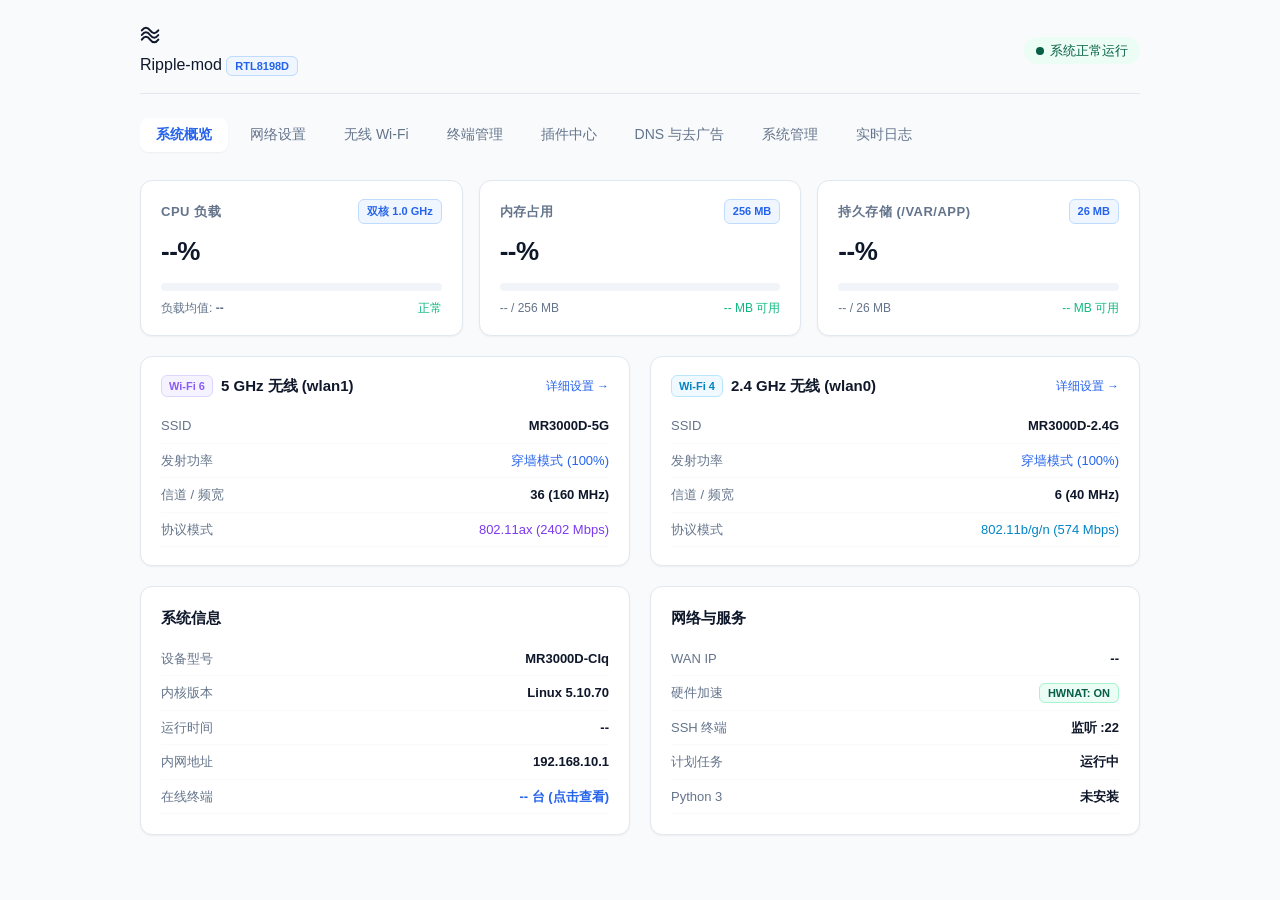
==== commit 4bb7441c: "feat(wifi): add transmit power control, security mode and Wi-Fi 6 hardware features" ====
--- a/web/mod_plugins.html
+++ b/web/mod_plugins.html
@@ -108,6 +108,10 @@
             <span class="metric-val" id="wifi5-ssid" style="font-weight: 600;">MR3000D-5G</span>
           </div>
           <div class="metric-row">
+            <span class="metric-label">发射功率</span>
+            <span class="metric-val" id="wifi5-power" style="color: var(--primary); font-weight: 500;">穿墙模式 (100%)</span>
+          </div>
+          <div class="metric-row">
             <span class="metric-label">信道 / 频宽</span>
             <span class="metric-val" id="wifi5-ch">36 (160 MHz)</span>
           </div>
@@ -128,6 +132,10 @@
           <div class="metric-row">
             <span class="metric-label">SSID</span>
             <span class="metric-val" id="wifi2-ssid" style="font-weight: 600;">MR3000D-2.4G</span>
+          </div>
+          <div class="metric-row">
+            <span class="metric-label">发射功率</span>
+            <span class="metric-val" id="wifi2-power" style="color: var(--primary); font-weight: 500;">穿墙模式 (100%)</span>
           </div>
           <div class="metric-row">
             <span class="metric-label">信道 / 频宽</span>
@@ -470,9 +478,22 @@
       <div style="display: flex; justify-content: space-between; align-items: center; margin-bottom: 16px;">
         <div>
           <h3 style="font-size: 16px; font-weight: 600;">无线 Wi-Fi 设置与调优</h3>
-          <p style="font-size: 13px; color: var(--text-muted);">配置 2.4G 与 5G Wi-Fi 6 频段的 SSID 名称、加密密码、信道与频宽</p>
+          <p style="font-size: 13px; color: var(--text-muted);">配置 2.4G 与 5G Wi-Fi 6 频段的 SSID 名称、加密密码、发射功率、信道与频宽</p>
         </div>
         <button class="btn btn-secondary btn-sm" onclick="loadWifiSettings()">刷新参数</button>
+      </div>
+
+      <!-- Wi-Fi Power Hint Card -->
+      <div class="card" style="margin-bottom: 16px; background: #f8fafc; border-left: 4px solid var(--primary); padding: 14px 18px;">
+        <div style="display: flex; align-items: center; gap: 12px;">
+          <span style="font-size: 22px;">📶</span>
+          <div>
+            <div style="font-weight: 600; font-size: 14px;">双频无线发射与射频功率控制</div>
+            <div style="font-size: 12px; color: var(--text-muted); margin-top: 2px;">
+              支持 100% 穿墙模式、70% 标准模式、50% 节能模式及微功率低辐射模式自由切换。5GHz 频段支持 Wi-Fi 6 (802.11ax) 160MHz 超大频宽与 OFDMA/MU-MIMO 并发硬件加速。
+            </div>
+          </div>
+        </div>
       </div>
 
       <div class="grid" style="grid-template-columns: repeat(auto-fit, minmax(320px, 1fr)); gap: 20px;">
@@ -481,7 +502,7 @@
           <div style="display: flex; justify-content: space-between; align-items: center; margin-bottom: 16px;">
             <div style="display: flex; align-items: center; gap: 8px;">
               <span class="wifi-badge-n">Wi-Fi 4</span>
-              <span style="font-weight: 600; font-size: 15px;">2.4 GHz 无线频段</span>
+              <span style="font-weight: 600; font-size: 15px;">2.4 GHz 基础频段</span>
             </div>
             <label style="display: flex; align-items: center; gap: 6px; font-size: 13px; cursor: pointer;">
               <input type="checkbox" id="wifi-enable-2g" checked> 开启射频
@@ -495,7 +516,26 @@
             </div>
 
             <div style="margin-bottom: 14px;">
-              <label class="form-label">无线加密密码 (WPA2-PSK)</label>
+              <label class="form-label">信号发射功率</label>
+              <select id="wifi-power-2g" class="form-input">
+                <option value="0">🚀 穿墙模式 (100% 满功率 / 超强覆盖)</option>
+                <option value="1">⚖️ 标准模式 (70% 功率 / 均衡推荐)</option>
+                <option value="2">🌱 节能模式 (50% 功率 / 绿色低辐射)</option>
+                <option value="3">💤 微功率模式 (35% 功率 / 宿舍低辐射)</option>
+              </select>
+            </div>
+
+            <div style="margin-bottom: 14px;">
+              <label class="form-label">安全加密协议</label>
+              <select id="wifi-encrypt-2g" class="form-input" onchange="onEncryptChange('2g')">
+                <option value="6">WPA2-PSK / WPA3-SAE 混合加密 (推荐)</option>
+                <option value="4">WPA2-PSK 个人版 (经典兼容)</option>
+                <option value="0">无密码 (开放网络 / 不安全)</option>
+              </select>
+            </div>
+
+            <div style="margin-bottom: 14px;" id="wifi-pass-wrap-2g">
+              <label class="form-label">无线连接密码 (8-63位字符)</label>
               <div style="display: flex; gap: 8px;">
                 <input type="password" id="wifi-pass-2g" class="form-input" placeholder="至少8位字符" minlength="8">
                 <button type="button" class="btn btn-secondary btn-sm" onclick="togglePassVisibility('wifi-pass-2g')">显示</button>
@@ -506,7 +546,7 @@
               <div>
                 <label class="form-label">工作信道</label>
                 <select id="wifi-ch-2g" class="form-input">
-                  <option value="0">自动选择 (Auto)</option>
+                  <option value="0">自动选择 (Auto 推荐)</option>
                   <option value="1">信道 1 (2412 MHz)</option>
                   <option value="6">信道 6 (2437 MHz)</option>
                   <option value="11">信道 11 (2462 MHz)</option>
@@ -525,15 +565,18 @@
               <div>
                 <label class="form-label">频宽模式</label>
                 <select id="wifi-bw-2g" class="form-input">
-                  <option value="0">20 MHz</option>
-                  <option value="1">20 / 40 MHz 自动</option>
+                  <option value="1">20 / 40 MHz 自动 (最大 574 Mbps)</option>
+                  <option value="0">20 MHz 互不干扰纯净模式</option>
                 </select>
               </div>
             </div>
 
-            <div style="margin-bottom: 16px;">
+            <div style="margin-bottom: 16px; display: flex; flex-direction: column; gap: 8px; background: #f8fafc; padding: 12px; border-radius: 6px; border: 1px solid var(--border);">
               <label style="display: flex; align-items: center; gap: 8px; font-size: 13px; cursor: pointer;">
-                <input type="checkbox" id="wifi-hide-2g"> 隐藏网络 (不广播此 SSID)
+                <input type="checkbox" id="wifi-hide-2g"> 隐藏网络 (不向外界广播 SSID)
+              </label>
+              <label style="display: flex; align-items: center; gap: 8px; font-size: 13px; cursor: pointer;">
+                <input type="checkbox" id="wifi-isolate-2g"> 开启 AP 隔离 (禁止无线设备间相互窥探与访问)
               </label>
             </div>
 
@@ -560,7 +603,26 @@
             </div>
 
             <div style="margin-bottom: 14px;">
-              <label class="form-label">无线加密密码 (WPA2/WPA3)</label>
+              <label class="form-label">信号发射功率</label>
+              <select id="wifi-power-5g" class="form-input">
+                <option value="0">🚀 穿墙模式 (100% 满功率 / 超强覆盖)</option>
+                <option value="1">⚖️ 标准模式 (70% 功率 / 均衡推荐)</option>
+                <option value="2">🌱 节能模式 (50% 功率 / 绿色低辐射)</option>
+                <option value="3">💤 微功率模式 (35% 功率 / 宿舍低辐射)</option>
+              </select>
+            </div>
+
+            <div style="margin-bottom: 14px;">
+              <label class="form-label">安全加密协议</label>
+              <select id="wifi-encrypt-5g" class="form-input" onchange="onEncryptChange('5g')">
+                <option value="6">WPA2-PSK / WPA3-SAE 混合加密 (推荐 - Wi-Fi 6 标配)</option>
+                <option value="4">WPA2-PSK 个人版 (经典兼容)</option>
+                <option value="0">无密码 (开放网络 / 不安全)</option>
+              </select>
+            </div>
+
+            <div style="margin-bottom: 14px;" id="wifi-pass-wrap-5g">
+              <label class="form-label">无线连接密码 (8-63位字符)</label>
               <div style="display: flex; gap: 8px;">
                 <input type="password" id="wifi-pass-5g" class="form-input" placeholder="至少8位字符" minlength="8">
                 <button type="button" class="btn btn-secondary btn-sm" onclick="togglePassVisibility('wifi-pass-5g')">显示</button>
@@ -571,12 +633,12 @@
               <div>
                 <label class="form-label">工作信道</label>
                 <select id="wifi-ch-5g" class="form-input">
-                  <option value="0">自动选择 (Auto)</option>
-                  <option value="36">信道 36 (5180 MHz)</option>
+                  <option value="0">自动选择 (Auto 推荐)</option>
+                  <option value="36">信道 36 (5180 MHz 常用)</option>
                   <option value="40">信道 40 (5200 MHz)</option>
                   <option value="44">信道 44 (5220 MHz)</option>
                   <option value="48">信道 48 (5240 MHz)</option>
-                  <option value="149">信道 149 (5745 MHz)</option>
+                  <option value="149">信道 149 (5745 MHz 高频)</option>
                   <option value="153">信道 153 (5765 MHz)</option>
                   <option value="157">信道 157 (5785 MHz)</option>
                   <option value="161">信道 161 (5805 MHz)</option>
@@ -585,7 +647,7 @@
               <div>
                 <label class="form-label">频宽模式</label>
                 <select id="wifi-bw-5g" class="form-input">
-                  <option value="3">160 MHz (超宽频 2402 Mbps)</option>
+                  <option value="3">160 MHz (超宽频 2402 Mbps 极速)</option>
                   <option value="2">80 MHz (主流兼容 1201 Mbps)</option>
                   <option value="1">40 MHz</option>
                   <option value="0">20 MHz</option>
@@ -593,13 +655,22 @@
               </div>
             </div>
 
-            <div style="margin-bottom: 16px;">
+            <div style="margin-bottom: 16px; display: flex; flex-direction: column; gap: 8px; background: #f8fafc; padding: 12px; border-radius: 6px; border: 1px solid var(--border);">
               <label style="display: flex; align-items: center; gap: 8px; font-size: 13px; cursor: pointer;">
-                <input type="checkbox" id="wifi-hide-5g"> 隐藏网络 (不广播此 SSID)
+                <input type="checkbox" id="wifi-hide-5g"> 隐藏网络 (不向外界广播 SSID)
               </label>
-            </div>
-
-            <button type="submit" class="btn btn-primary" id="btn-save-w5">保存 5G 配置</button>
+              <label style="display: flex; align-items: center; gap: 8px; font-size: 13px; cursor: pointer;">
+                <input type="checkbox" id="wifi-isolate-5g"> 开启 AP 隔离 (禁止无线设备间相互窥探与访问)
+              </label>
+              <label style="display: flex; align-items: center; gap: 8px; font-size: 13px; cursor: pointer;">
+                <input type="checkbox" id="wifi-ofdma-5g" checked> 开启 Wi-Fi 6 OFDMA 并发加速 (多设备同频分时复用，低延迟)
+              </label>
+              <label style="display: flex; align-items: center; gap: 8px; font-size: 13px; cursor: pointer;">
+                <input type="checkbox" id="wifi-mimo-5g"> 开启 MU-MIMO 多收多发 (多天线多终端并行吞吐倍增)
+              </label>
+            </div>
+
+            <button type="submit" class="btn btn-primary" id="btn-save-w5">保存 5G Wi-Fi 6 配置</button>
           </form>
         </div>
       </div>
@@ -676,6 +747,25 @@
       <div id="plugin-list-container">
         <!-- Dynamically rendered by app.js -->
       </div>
+
+      <!-- Plugin Detail / Management Drawer (Activated when user clicks '打开面板') -->
+      <div id="plugin-panel-wrapper" style="display: none; margin-top: 24px;">
+        <!-- Panel 2: UserScript Panel -->
+        <div id="panel-plugin-userscript" class="card" style="display: none; border-left: 4px solid var(--primary); margin-bottom: 20px;">
+          <div style="display: flex; justify-content: space-between; align-items: center; margin-bottom: 14px;">
+            <span style="font-size: 16px; font-weight: 700;">开机自启 Shell 脚本编排</span>
+            <button class="btn btn-secondary btn-sm" onclick="closePluginPanel()">收起面板</button>
+          </div>
+          <p style="font-size: 13px; color: var(--text-muted); margin-bottom: 12px;">
+            系统开机网络就绪后由后台自动执行的自定义 Shell 脚本：
+          </p>
+          <textarea id="userscript-editor" class="code-editor" rows="8" placeholder="#!/bin/sh&#10;# 自定义开机执行命令"></textarea>
+          <div style="margin-top: 12px; display: flex; gap: 10px; justify-content: flex-end;">
+            <button class="btn btn-secondary" onclick="runUserScriptNow(this)">立即试运行</button>
+            <button class="btn btn-primary" onclick="saveUserScript(this)">保存脚本</button>
+          </div>
+        </div>
+      </div>
     </section>
 
     <!-- Tab 6: AdBlock DNS -->
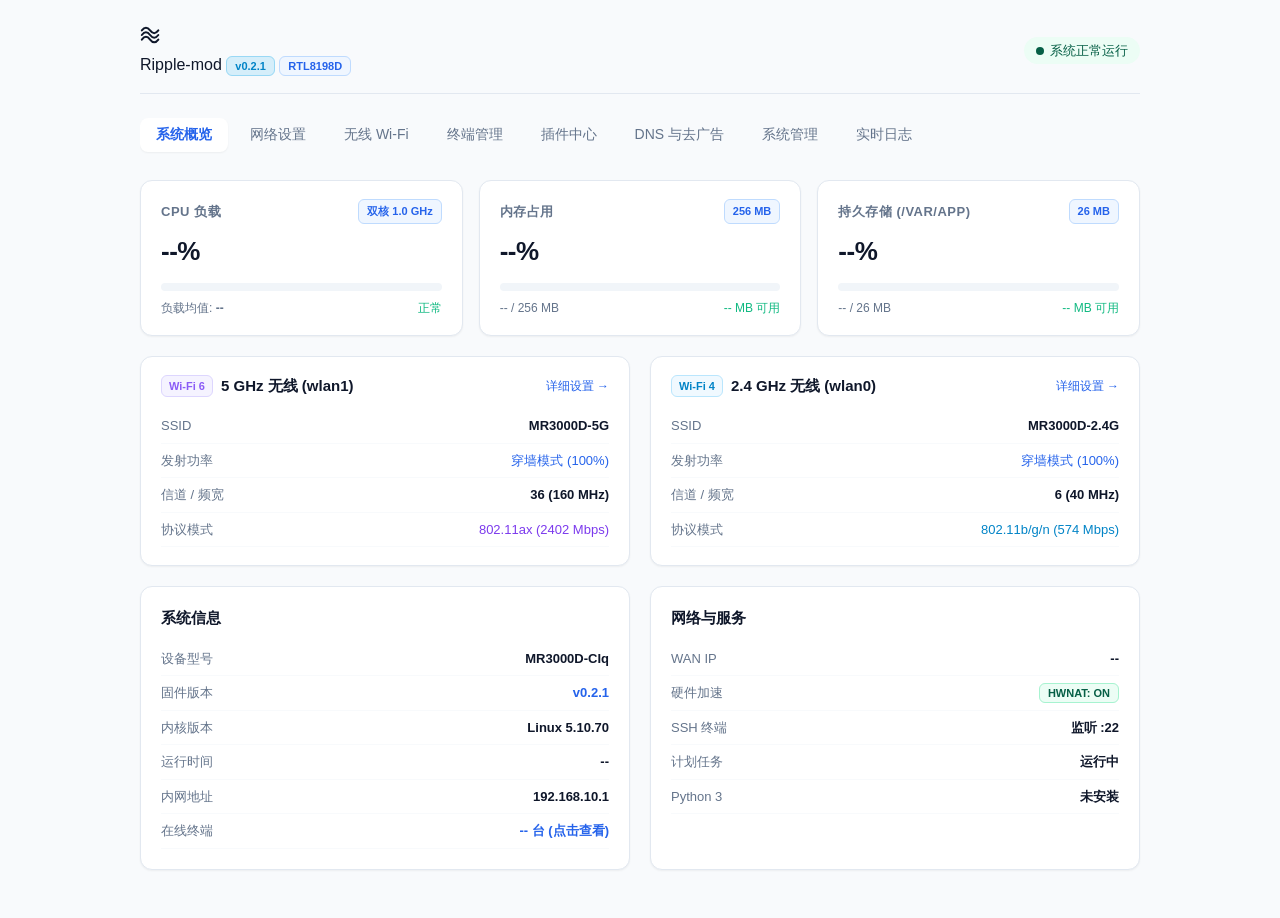
==== commit 320ebfce: "feat(web): display firmware version v0.2.1 in header and system overview" ====
--- a/web/mod_plugins.html
+++ b/web/mod_plugins.html
@@ -20,6 +20,7 @@
           </svg>
         </div>
         <span>Ripple-mod</span>
+        <span class="brand-badge" style="background: rgba(14, 165, 233, 0.15); color: #0284c7; border: 1px solid rgba(14, 165, 233, 0.3);">v0.2.1</span>
         <span class="brand-badge">RTL8198D</span>
       </div>
       <div id="wan-status-badge" class="status-badge online">
@@ -155,6 +156,10 @@
           <div class="metric-row">
             <span class="metric-label">设备型号</span>
             <span class="metric-val">MR3000D-CIq</span>
+          </div>
+          <div class="metric-row">
+            <span class="metric-label">固件版本</span>
+            <span class="metric-val" id="sys-version" style="font-weight: 600; color: var(--primary);">v0.2.1</span>
           </div>
           <div class="metric-row">
             <span class="metric-label">内核版本</span>
@@ -486,7 +491,7 @@
       <!-- Wi-Fi Power Hint Card -->
       <div class="card" style="margin-bottom: 16px; background: #f8fafc; border-left: 4px solid var(--primary); padding: 14px 18px;">
         <div style="display: flex; align-items: center; gap: 12px;">
-          <span style="font-size: 22px;">📶</span>
+          
           <div>
             <div style="font-weight: 600; font-size: 14px;">双频无线发射与射频功率控制</div>
             <div style="font-size: 12px; color: var(--text-muted); margin-top: 2px;">
@@ -518,10 +523,10 @@
             <div style="margin-bottom: 14px;">
               <label class="form-label">信号发射功率</label>
               <select id="wifi-power-2g" class="form-input">
-                <option value="0">🚀 穿墙模式 (100% 满功率 / 超强覆盖)</option>
-                <option value="1">⚖️ 标准模式 (70% 功率 / 均衡推荐)</option>
-                <option value="2">🌱 节能模式 (50% 功率 / 绿色低辐射)</option>
-                <option value="3">💤 微功率模式 (35% 功率 / 宿舍低辐射)</option>
+                <option value="0">穿墙模式 (100% 满功率)</option>
+                <option value="1">标准模式 (70%)</option>
+                <option value="2">节能模式 (50%)</option>
+                <option value="3">微功率模式 (35%)</option>
               </select>
             </div>
 
@@ -605,10 +610,10 @@
             <div style="margin-bottom: 14px;">
               <label class="form-label">信号发射功率</label>
               <select id="wifi-power-5g" class="form-input">
-                <option value="0">🚀 穿墙模式 (100% 满功率 / 超强覆盖)</option>
-                <option value="1">⚖️ 标准模式 (70% 功率 / 均衡推荐)</option>
-                <option value="2">🌱 节能模式 (50% 功率 / 绿色低辐射)</option>
-                <option value="3">💤 微功率模式 (35% 功率 / 宿舍低辐射)</option>
+                <option value="0">穿墙模式 (100% 满功率)</option>
+                <option value="1">标准模式 (70%)</option>
+                <option value="2">节能模式 (50%)</option>
+                <option value="3">微功率模式 (35%)</option>
               </select>
             </div>
 
@@ -721,14 +726,14 @@
       <!-- Plugin Installation Panel (Expandable) -->
       <div id="plugin-install-drawer" class="card" style="display: none; margin-bottom: 20px; border-color: var(--primary);">
         <div style="display: flex; justify-content: space-between; align-items: center; margin-bottom: 14px;">
-          <h4 style="font-size: 15px; font-weight: 600;">📦 安装或导入新插件</h4>
+          <h4 style="font-size: 15px; font-weight: 600;">安装或导入新插件</h4>
           <button class="btn btn-secondary btn-sm" onclick="togglePluginInstallDrawer()">关闭</button>
         </div>
 
         <div style="display: grid; grid-template-columns: repeat(auto-fit, minmax(280px, 1fr)); gap: 16px;">
           <!-- Option A: File Upload -->
           <div style="background: #f8fafc; padding: 14px; border-radius: 8px; border: 1px dashed var(--border);">
-            <div style="font-weight: 600; font-size: 14px; margin-bottom: 6px;">📁 本地离线安装包</div>
+            <div style="font-weight: 600; font-size: 14px; margin-bottom: 6px;">本地离线安装包</div>
             <p style="font-size: 12px; color: var(--text-muted); margin-bottom: 10px;">选择打包好的标准插件压缩包 (.tar.gz 或 .tgz)：</p>
             <input type="file" id="plugin-upload-file" accept=".tar.gz,.tgz" style="font-size: 13px; margin-bottom: 10px; width: 100%;">
             <button class="btn btn-primary btn-sm" onclick="uploadPluginFile(this)" style="width: 100%;">上传并执行安装</button>
@@ -736,7 +741,7 @@
 
           <!-- Option B: URL Download -->
           <div style="background: #f8fafc; padding: 14px; border-radius: 8px; border: 1px dashed var(--border);">
-            <div style="font-weight: 600; font-size: 14px; margin-bottom: 6px;">🌐 网络 URL 一键安装</div>
+            <div style="font-weight: 600; font-size: 14px; margin-bottom: 6px;">网络 URL 一键安装</div>
             <p style="font-size: 12px; color: var(--text-muted); margin-bottom: 10px;">输入插件包直链地址由路由器后台直接下载：</p>
             <input type="url" id="plugin-url-input" class="form-input" placeholder="http://.../my_plugin.tar.gz" style="font-size: 13px; margin-bottom: 10px;">
             <button class="btn btn-secondary btn-sm" onclick="installPluginFromUrl(this)" style="width: 100%;">远程拉取并安装</button>
@@ -909,7 +914,7 @@
     <!-- Reboot Confirmation Modal -->
     <div id="modal-reboot" style="display: none; position: fixed; top: 0; left: 0; width: 100%; height: 100%; background: rgba(0,0,0,0.5); z-index: 9999; align-items: center; justify-content: center;">
       <div class="card" style="max-width: 400px; width: 90%; text-align: center; padding: 28px 24px;">
-        <div style="font-size: 40px; margin-bottom: 12px;">🔄</div>
+        <div style="font-size: 16px; margin-bottom: 12px; font-weight: 600;">系统处理中</div>
         <h3 style="font-size: 18px; margin-bottom: 10px;">确认重启路由器？</h3>
         <p style="font-size: 13px; color: var(--text-muted); margin-bottom: 20px;">
           重启过程大约需要 50~60 秒，期间网络连接将短暂中断。
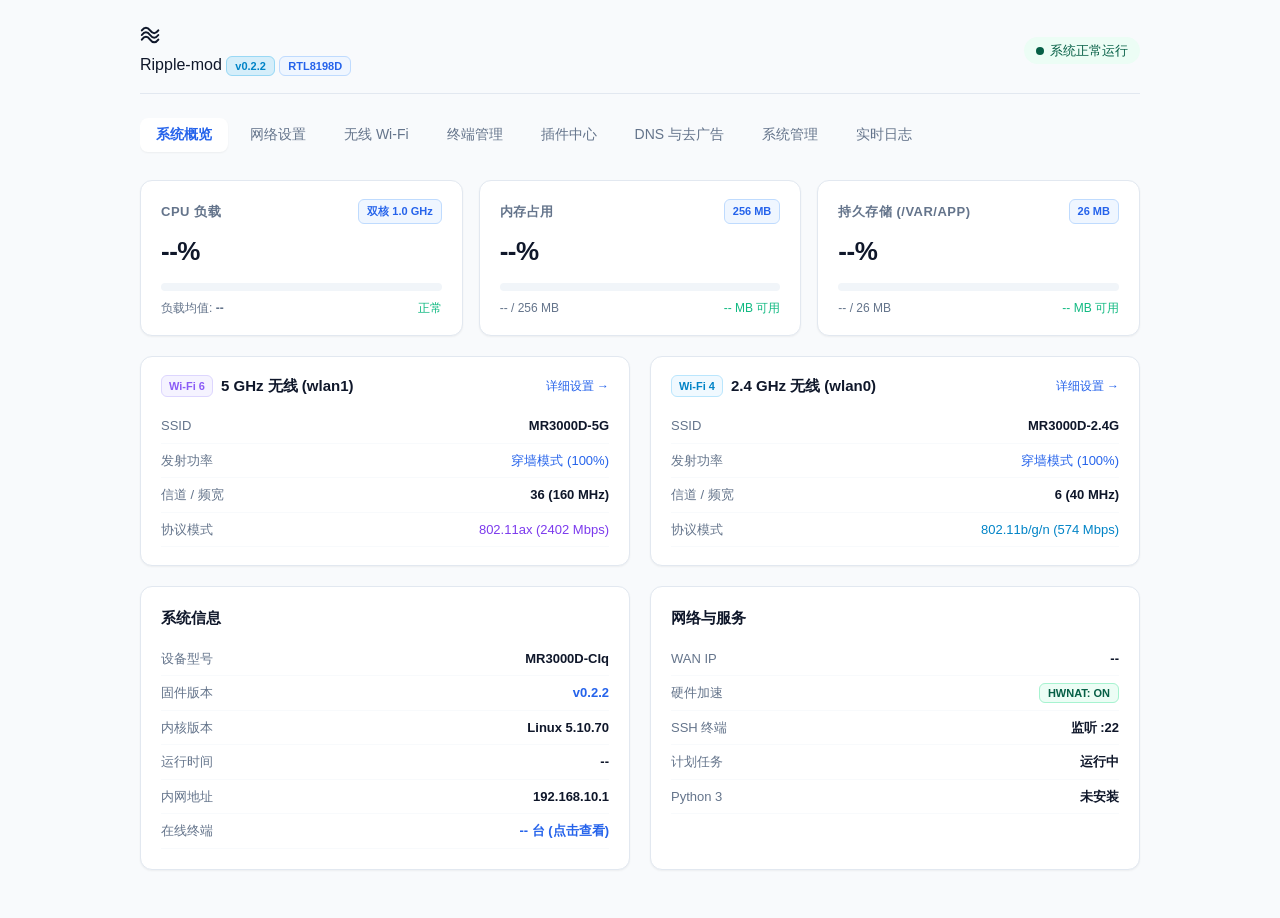
==== commit aed125d9: "chore(release): bump version to v0.2.2 and add AI context documentation" ====
--- a/web/mod_plugins.html
+++ b/web/mod_plugins.html
@@ -20,7 +20,7 @@
           </svg>
         </div>
         <span>Ripple-mod</span>
-        <span class="brand-badge" style="background: rgba(14, 165, 233, 0.15); color: #0284c7; border: 1px solid rgba(14, 165, 233, 0.3);">v0.2.1</span>
+        <span class="brand-badge" style="background: rgba(14, 165, 233, 0.15); color: #0284c7; border: 1px solid rgba(14, 165, 233, 0.3);">v0.2.2</span>
         <span class="brand-badge">RTL8198D</span>
       </div>
       <div id="wan-status-badge" class="status-badge online">
@@ -159,7 +159,7 @@
           </div>
           <div class="metric-row">
             <span class="metric-label">固件版本</span>
-            <span class="metric-val" id="sys-version" style="font-weight: 600; color: var(--primary);">v0.2.1</span>
+            <span class="metric-val" id="sys-version" style="font-weight: 600; color: var(--primary);">v0.2.2</span>
           </div>
           <div class="metric-row">
             <span class="metric-label">内核版本</span>
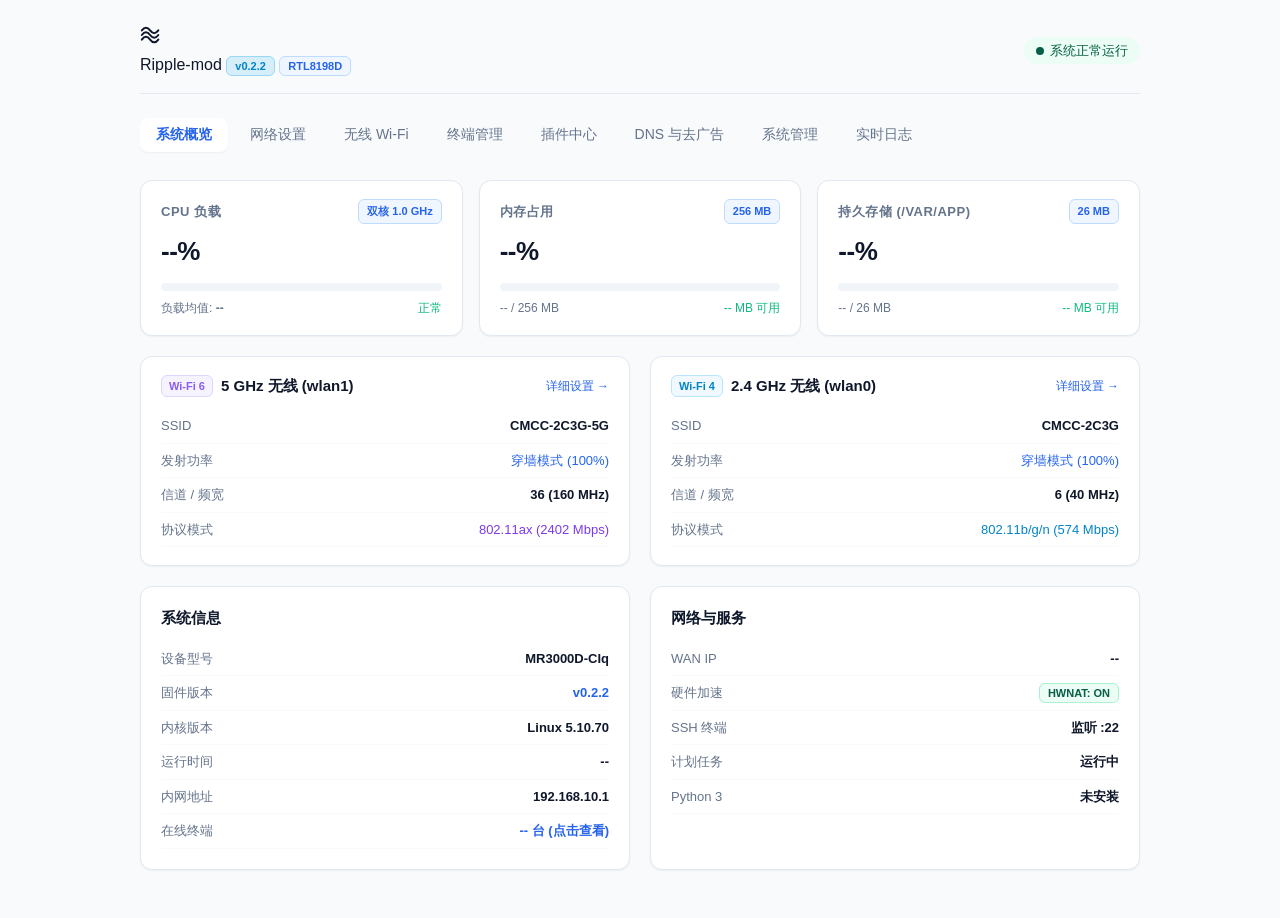
==== commit fc4bf91f: "fix(stability,plugins): fix 20-48h OOM/Wi-Fi lockup and harden plugin engine & web API" ====
--- a/web/mod_plugins.html
+++ b/web/mod_plugins.html
@@ -106,7 +106,7 @@
           </div>
           <div class="metric-row">
             <span class="metric-label">SSID</span>
-            <span class="metric-val" id="wifi5-ssid" style="font-weight: 600;">MR3000D-5G</span>
+            <span class="metric-val" id="wifi5-ssid" style="font-weight: 600;">CMCC-2C3G-5G</span>
           </div>
           <div class="metric-row">
             <span class="metric-label">发射功率</span>
@@ -132,7 +132,7 @@
           </div>
           <div class="metric-row">
             <span class="metric-label">SSID</span>
-            <span class="metric-val" id="wifi2-ssid" style="font-weight: 600;">MR3000D-2.4G</span>
+            <span class="metric-val" id="wifi2-ssid" style="font-weight: 600;">CMCC-2C3G</span>
           </div>
           <div class="metric-row">
             <span class="metric-label">发射功率</span>
@@ -517,7 +517,7 @@
           <form onsubmit="saveWifiSettings(event, '2g')">
             <div style="margin-bottom: 14px;">
               <label class="form-label">无线网络名称 (SSID)</label>
-              <input type="text" id="wifi-ssid-2g" class="form-input" required placeholder="MR3000D-2.4G">
+              <input type="text" id="wifi-ssid-2g" class="form-input" required placeholder="CMCC-2C3G">
             </div>
 
             <div style="margin-bottom: 14px;">
@@ -604,7 +604,7 @@
           <form onsubmit="saveWifiSettings(event, '5g')">
             <div style="margin-bottom: 14px;">
               <label class="form-label">无线网络名称 (SSID)</label>
-              <input type="text" id="wifi-ssid-5g" class="form-input" required placeholder="MR3000D-5G">
+              <input type="text" id="wifi-ssid-5g" class="form-input" required placeholder="CMCC-2C3G-5G">
             </div>
 
             <div style="margin-bottom: 14px;">
@@ -696,7 +696,7 @@
           <thead>
             <tr>
               <th>IP 地址</th>
-              <th>MAC 硬件地址</th>
+              <th>MAC 硬件地址 / 厂商</th>
               <th>设备标识 / 主机名</th>
               <th>接口类型</th>
               <th>状态</th>
@@ -708,6 +708,18 @@
           </tbody>
         </table>
       </div>
+
+      <!-- Wake-on-LAN Sender Card -->
+      <div class="card" style="margin-top: 20px;">
+        <div class="card-title">局域网唤醒 (Wake-on-LAN)</div>
+        <p style="font-size: 13px; color: var(--text-muted); margin-bottom: 14px;">
+          由路由器直接向内网广播标准 Magic Packet 唤醒已配置网卡唤醒的主机/电脑（标准 WOL 协议）。
+        </p>
+        <div style="display: flex; gap: 10px; flex-wrap: wrap; align-items: center;">
+          <input type="text" id="manual-wol-mac" class="form-input" style="max-width: 280px;" placeholder="目标电脑 MAC，如 AA:BB:CC:DD:EE:FF">
+          <button class="btn btn-primary" onclick="sendManualWol()">发送唤醒魔术包 (WOL)</button>
+        </div>
+      </div>
     </section>
 
     <!-- Tab 4: Plugin Ecosystem Center -->
@@ -755,7 +767,7 @@
 
       <!-- Plugin Detail / Management Drawer (Activated when user clicks '打开面板') -->
       <div id="plugin-panel-wrapper" style="display: none; margin-top: 24px;">
-        <!-- Panel 2: UserScript Panel -->
+        <!-- UserScript Panel -->
         <div id="panel-plugin-userscript" class="card" style="display: none; border-left: 4px solid var(--primary); margin-bottom: 20px;">
           <div style="display: flex; justify-content: space-between; align-items: center; margin-bottom: 14px;">
             <span style="font-size: 16px; font-weight: 700;">开机自启 Shell 脚本编排</span>
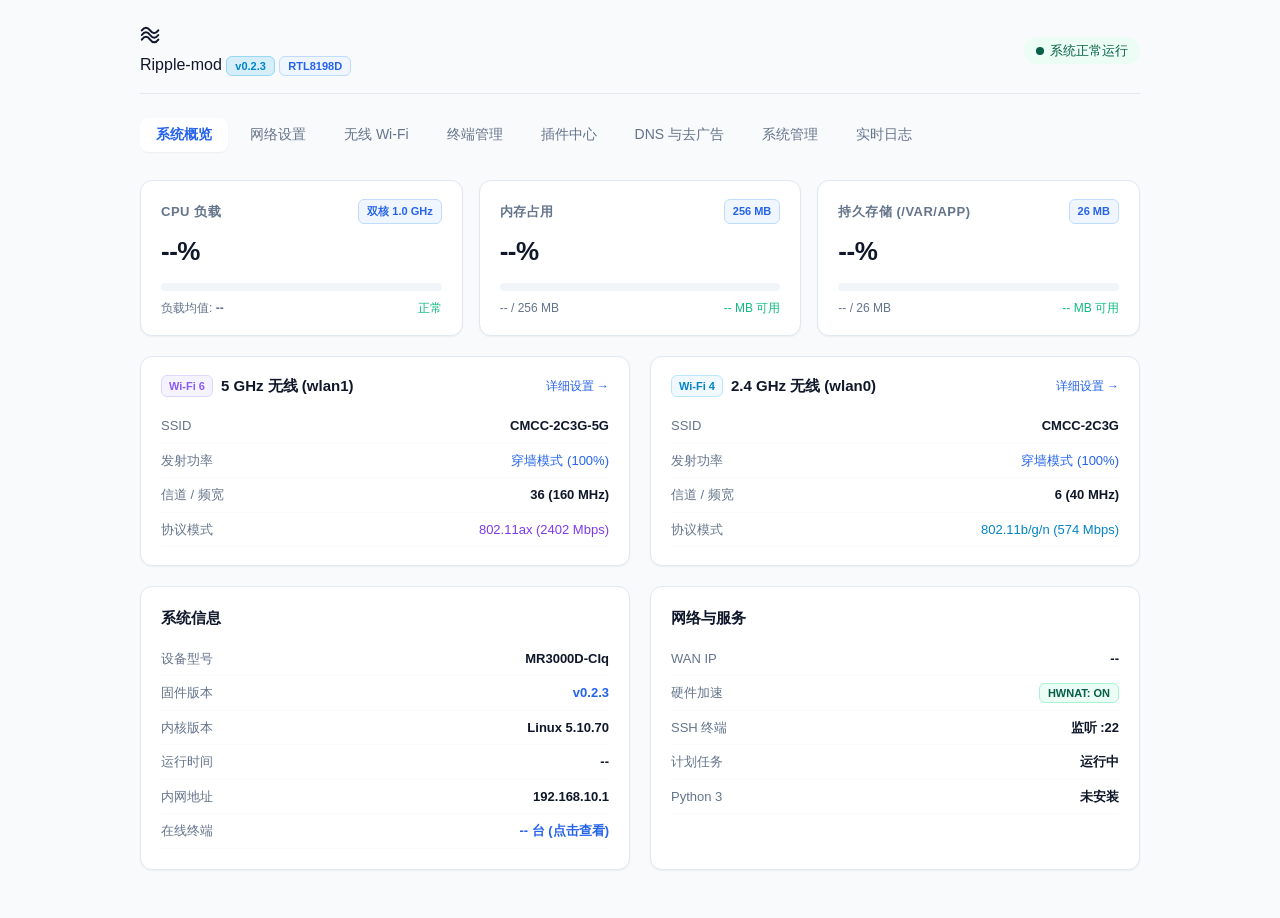
==== commit e8589c32: "chore(release): bump version to v0.2.3 and rewrite README" ====
--- a/web/mod_plugins.html
+++ b/web/mod_plugins.html
@@ -20,7 +20,7 @@
           </svg>
         </div>
         <span>Ripple-mod</span>
-        <span class="brand-badge" style="background: rgba(14, 165, 233, 0.15); color: #0284c7; border: 1px solid rgba(14, 165, 233, 0.3);">v0.2.2</span>
+        <span class="brand-badge" style="background: rgba(14, 165, 233, 0.15); color: #0284c7; border: 1px solid rgba(14, 165, 233, 0.3);">v0.2.3</span>
         <span class="brand-badge">RTL8198D</span>
       </div>
       <div id="wan-status-badge" class="status-badge online">
@@ -159,7 +159,7 @@
           </div>
           <div class="metric-row">
             <span class="metric-label">固件版本</span>
-            <span class="metric-val" id="sys-version" style="font-weight: 600; color: var(--primary);">v0.2.2</span>
+            <span class="metric-val" id="sys-version" style="font-weight: 600; color: var(--primary);">v0.2.3</span>
           </div>
           <div class="metric-row">
             <span class="metric-label">内核版本</span>
